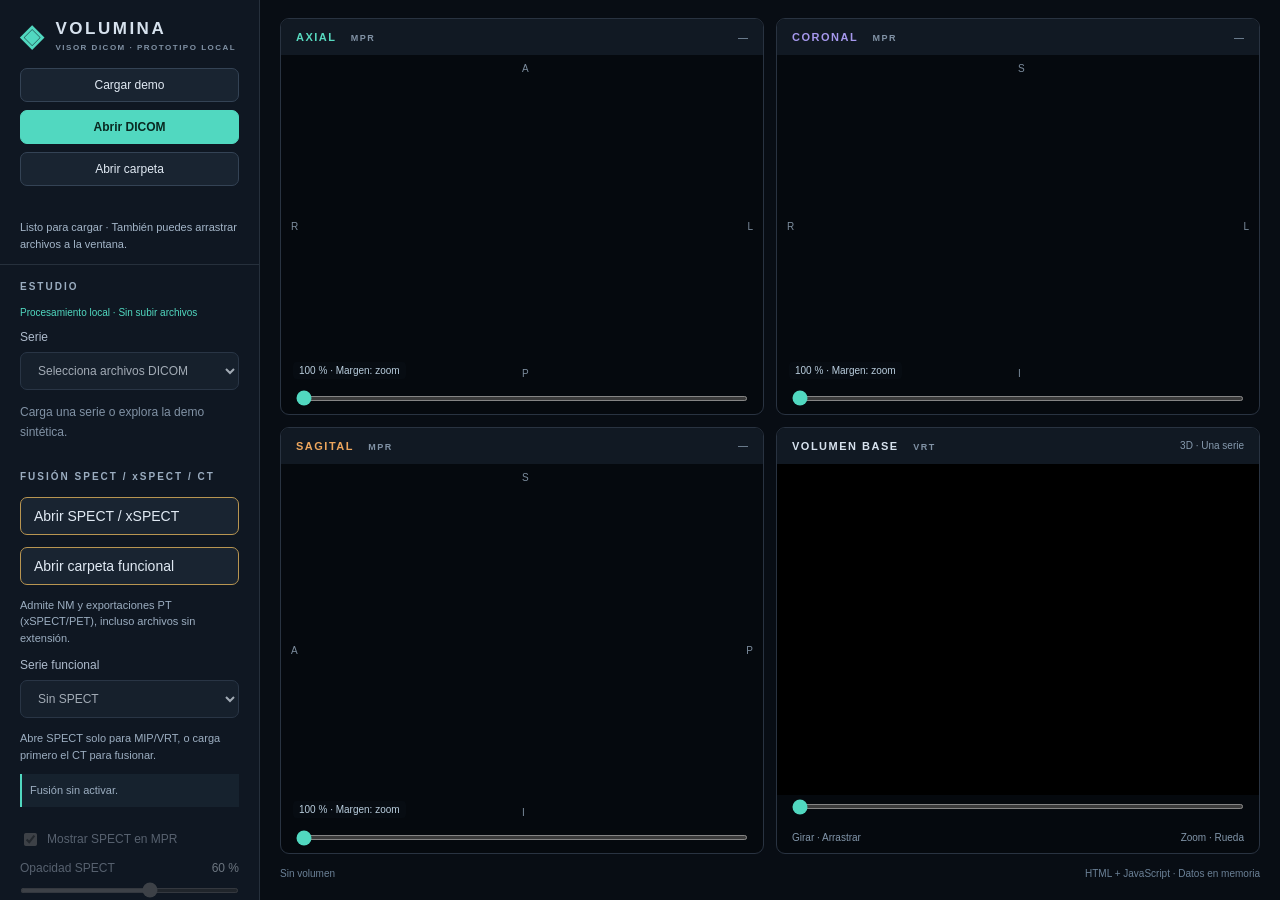
==== index.html @ 2391d22b "Encabezado a la columna izquierda: las vistas ocupan todo el alto" ====
<!doctype html>
<html lang="es">
<head><meta charset="utf-8"><meta name="viewport" content="width=device-width, initial-scale=1"><title>Volumina · Visor DICOM</title><link rel="stylesheet" href="style.css"><link rel="stylesheet" href="fusion.css"><link rel="stylesheet" href="interaction.css"><link rel="stylesheet" href="reformat.css"></head>
<body>
<main><aside>
<div class="brand"><b>◈</b><div>VOLUMINA<small>VISOR DICOM · PROTOTIPO LOCAL</small></div></div>
<div class="actions"><button id="demo">Cargar demo</button><label class="button primary">Abrir DICOM<input id="files" type="file" multiple hidden></label><label class="button">Abrir carpeta<input id="folder" type="file" webkitdirectory multiple hidden></label></div>
<div class="status" id="status" role="status" aria-live="polite">Listo para cargar · También puedes arrastrar archivos a la ventana.</div>
<h2>ESTUDIO</h2><p class="privacy">Procesamiento local · Sin subir archivos</p><label>Serie<select id="series" disabled><option>Selecciona archivos DICOM</option></select></label><p id="metadata">Carga una serie o explora la demo sintética.</p>
<h2>FUSIÓN SPECT / xSPECT / CT</h2>
<label class="button spect-open">Abrir SPECT / xSPECT<input id="spectFiles" type="file" multiple hidden></label>
<label class="button spect-open">Abrir carpeta funcional<input id="spectFolder" type="file" webkitdirectory multiple hidden></label>
<p class="fusion-info">Admite NM y exportaciones PT (xSPECT/PET), incluso archivos sin extensión.</p>
<label>Serie funcional<select id="spectSeries" disabled><option>Sin SPECT</option></select></label>
<p id="spectMetadata" class="fusion-info">Abre SPECT solo para MIP/VRT, o carga primero el CT para fusionar.</p>
<p id="fusionStatus" class="fusion-info" role="status" aria-live="polite">Fusión sin activar.</p>
<fieldset id="fusionControls" disabled>
<label class="check"><input id="fusionEnabled" type="checkbox" checked> Mostrar SPECT en MPR</label>
<label>Opacidad SPECT <output id="fusionOpacityOut">60 %</output><input id="fusionOpacity" type="range" min="0" max="100" value="60"></label>
<label>Umbral inferior <output id="spectLowOut">5 %</output><input id="spectLow" type="range" min="0" max="99" value="5"></label>
<label>Saturación superior <output id="spectHighOut">100 %</output><input id="spectHigh" type="range" min="1" max="100" value="100"></label>
<div class="colorbar" aria-label="Escala SPECT negro rojo amarillo blanco"></div><p id="spectScale" class="fusion-info">Porcentaje del máximo del volumen. Sin SUV.</p>
<details><summary>Ajuste manual de posición</summary>
<label class="check"><input id="manualFusion" type="checkbox"> Habilitar ajuste exploratorio</label>
<p class="fusion-info">Solo traslación en mm. No realiza registro automático ni corrige rotaciones.</p>
<div class="offsets"><label>+L<input id="offsetX" aria-label="Desplazamiento SPECT hacia izquierda en mm" type="number" min="-1000" max="1000" step="0.5" value="0" disabled></label><label>+P<input id="offsetY" aria-label="Desplazamiento SPECT hacia posterior en mm" type="number" min="-1000" max="1000" step="0.5" value="0" disabled></label><label>+S<input id="offsetZ" aria-label="Desplazamiento SPECT hacia superior en mm" type="number" min="-1000" max="1000" step="0.5" value="0" disabled></label></div>
<button id="resetOffsets" type="button">Poner desplazamientos a cero</button>
</details></fieldset>
<button id="removeSpect" disabled>Quitar SPECT</button>
<h2>VENTANA BASE</h2><label>Preset<select id="preset"><option value="400,40">Tejidos blandos</option><option value="1600,-600">Pulmón</option><option value="2000,450">Hueso</option><option value="700,250">Angiografía</option></select></label>
<label>Ancho <output id="widthOut">400</output><input id="width" type="range" min="1" max="4000" value="400"></label><label>Nivel <output id="levelOut">40</output><input id="level" type="range" min="-1200" max="2000" value="40"></label>
<h2>RECONSTRUCCIÓN 3D</h2>
<label>Volumen 3D<select id="volumeSource"><option value="base">Volumen base</option><option id="spect3dOption" value="spect" disabled>SPECT / xSPECT cargado</option><option id="fusion3dOption" value="fusion" disabled>CT + SPECT fusionados</option></select></label>
<div class="tabs"><button class="active" id="vrt">VRT</button><button id="mip">MIP</button><button id="slices">CORTES</button></div>
<fieldset id="functional3dControls" disabled>
<label>Umbral 3D <output id="volumeLowOut">5 %</output><input id="volumeLow" type="range" min="0" max="99" value="5"></label>
<label>Saturación 3D <output id="volumeHighOut">100 %</output><input id="volumeHigh" type="range" min="1" max="100" value="100"></label>
<label>Color funcional<select id="volumePalette"><option value="hot">Rojo · Amarillo · Blanco</option><option value="gray">Escala de grises</option></select></label>
</fieldset><label>Opacidad SPECT en fusión 3D <output id="fusion3dOpacityOut">65 %</output><input id="fusion3dOpacity" type="range" min="0" max="100" value="65" disabled></label><p id="volumeScale" class="fusion-info">Selecciona base, SPECT o fusión CT + SPECT.</p>
<label>Umbral VRT <output id="thresholdOut">120</output><input id="threshold" type="range" min="-1000" max="1500" value="120"></label><label>Opacidad VRT <output id="opacityOut">40</output><input id="opacity" type="range" min="1" max="100" value="40"></label>
<h2>GENERAR CORTES</h2>
<label>Ventana de trabajo<select id="sliceSource"><option value="axial">Axial</option><option value="coronal">Coronal</option><option value="sagittal">Sagital</option></select></label>
<label>Plano de salida<select id="slicePlane"><option value="coronal">Coronal</option><option value="sagittal">Sagital</option></select></label>
<div class="offsets"><label>Distancia mm<input id="sliceDistance" type="number" min="0.1" max="200" step="0.5" value="3"></label><label>Grosor mm<input id="sliceThickness" type="number" min="0.1" max="200" step="0.5" value="3"></label></div>
<label>Combinación del grosor<select id="sliceCombine"><option value="mean">Promedio · estándar</option><option value="max">MIP del slab</option><option value="min">MinIP del slab</option></select></label>
<label>Contenido<select id="sliceContent"><option value="fusion">CT + SPECT fusionados</option><option value="base">Solo volumen base</option></select></label>
<div class="offsets"><label>Desde mm<input id="sliceFrom" type="number" step="1" value="0"></label><label>Hasta mm<input id="sliceTo" type="number" step="1" value="0"></label></div>
<button id="sliceFull" type="button">Rango completo</button>
<p id="slicePlan" class="fusion-info" role="status" aria-live="polite">Carga un volumen para planificar cortes.</p>
<div class="tabs"><button id="sliceGenerate" type="button">Generar</button><button id="sliceExport" type="button" disabled>Exportar DICOM</button></div>
<p class="fusion-info">Arrastra las dos líneas del rango sobre la ventana de trabajo. La exportación escribe Secondary Capture RGB: imágenes derivadas en color, sin HU ni Bq/ml y sin volumen 3D.</p>
<button id="reset">Restablecer vistas</button><div class="help"><b>Explora el volumen</b><p>Doble clic en una vista: ampliar/restaurar. Esc: volver a las cuatro. MPR: clic en imagen para referencias y rueda para cortes. Clic en margen negro y rueda, o arrastra arriba/abajo desde el margen, para zoom.</p><p>3D: arrastra para girar y usa la rueda para acercar.</p><p>CORTES: genera cortes en un plano perpendicular a la ventana de trabajo y recórrelos con la rueda en el cuarto panel. Rueda o arrastre desde el margen negro: zoom, igual que en los MPR.</p></div><p class="notice">Prototipo experimental. No validado para diagnóstico. Admite series axiales regulares, monocromas y sin compresión.</p>
</aside><section class="workspace">
<button id="restoreViews" class="restore-views" hidden>Volver a las cuatro vistas · Esc</button><div class="grid">
<article class="pane axial"><div class="panehead"><h3>AXIAL <span>MPR</span></h3><output id="axialOut">—</output></div><div class="view"><canvas id="axial"></canvas><span class="zoom-hint" id="axialZoom">100 % · Margen: zoom</span><span class="top">A</span><span class="left">R</span><span class="right">L</span><span class="bottom">P</span></div><input aria-label="Corte axial" id="axialSlice" type="range" min="0" max="0" value="0"></article>
<article class="pane coronal"><div class="panehead"><h3>CORONAL <span>MPR</span></h3><output id="coronalOut">—</output></div><div class="view"><canvas id="coronal"></canvas><span class="zoom-hint" id="coronalZoom">100 % · Margen: zoom</span><span class="top">S</span><span class="left">R</span><span class="right">L</span><span class="bottom">I</span></div><input aria-label="Corte coronal" id="coronalSlice" type="range" min="0" max="0" value="0"></article>
<article class="pane sagittal"><div class="panehead"><h3>SAGITAL <span>MPR</span></h3><output id="sagittalOut">—</output></div><div class="view"><canvas id="sagittal"></canvas><span class="zoom-hint" id="sagittalZoom">100 % · Margen: zoom</span><span class="top">S</span><span class="left">A</span><span class="right">P</span><span class="bottom">I</span></div><input aria-label="Corte sagital" id="sagittalSlice" type="range" min="0" max="0" value="0"></article>
<article class="pane volume"><div class="panehead"><h3><b id="volumeTitle">VOLUMEN BASE</b> <span id="modeLabel">VRT</span></h3><output id="volumeKind">3D · Una serie</output></div><div class="view"><canvas id="volume"></canvas><canvas id="sliceCanvas" hidden></canvas><span class="zoom-hint" id="sliceZoomHint" hidden>100 % · Margen: zoom</span><div id="volumeError" class="empty"></div></div><input aria-label="Corte reformateado" id="sliceIndex" type="range" min="0" max="0" value="0" hidden><div class="legend" id="volumeLegend">Girar · Arrastrar <span>Zoom · Rueda</span></div></article>
</div><footer><span id="dimensions">Sin volumen</span><span>HTML + JavaScript · Datos en memoria</span></footer>
</section></main><script src="vendor/dicomParser.min.js"></script><script src="core.js"></script><script src="reformat.js"></script><script src="dicomwrite.js"></script><script src="app.js"></script><script src="reformat-ui.js"></script></body></html>
---- style.css ----
:root{color-scheme:dark;font:14px 'Segoe UI',sans-serif;color:#d7e2ee;background:#080d14;--teal:#51d8c0;--muted:#8192a5}*{box-sizing:border-box}body{margin:0}.brand{display:flex;align-items:center;gap:10px;padding:18px 0 15px;font-size:17px;letter-spacing:2.5px;font-weight:650}.brand b{color:var(--teal);font-size:30px}.brand small{display:block;font-size:8px;letter-spacing:1.5px;color:var(--muted);margin-top:4px}.actions{display:flex;flex-direction:column;gap:8px}.actions .button,.actions button{width:100%;text-align:center;padding:9px 12px}button,.button,select{border:1px solid #344355;background:#192431;border-radius:7px;color:#e1eaf4;padding:10px 13px;font:inherit;cursor:pointer}button:hover,.button:hover{border-color:var(--teal)}.primary,button.active{background:var(--teal);color:#092921;border-color:var(--teal);font-weight:600}main{display:flex;min-height:100vh}aside{width:260px;flex-shrink:0;padding:0 20px 24px;background:#0f1722;border-right:1px solid #26303c}h2{font-size:10px;letter-spacing:2px;color:#9badc0;margin:0 0 15px}h2:not(:first-child){margin-top:28px}label{display:block;margin:12px 0;color:#aebbcc;font-size:12px}.actions label{margin:0;font-size:12px}.actions button{font-size:12px}select{width:100%;margin-top:8px;font-size:12px;text-overflow:ellipsis}input[type=range]{display:block;width:100%;margin:13px 0 0;accent-color:var(--teal);height:5px;cursor:pointer}output{float:right;color:#dce7f1;font-variant-numeric:tabular-nums}.privacy{font-size:10px;color:var(--teal)}#metadata{font-size:12px;color:var(--muted);line-height:1.7;overflow-wrap:anywhere}.tabs{display:flex;gap:8px}.tabs button{flex:1}#reset{width:100%;margin-top:18px;font-size:12px}.help{margin-top:26px;font-size:11px;color:#8798ab;line-height:1.6}.help b{color:#c4d3e2}.notice{border-top:1px solid #26303c;padding-top:14px;font-size:10px;color:#8996a5;line-height:1.6}.workspace{flex:1;min-width:0;padding:18px 20px}.status{position:sticky;top:0;z-index:3;margin:15px -20px 16px;padding:18px 20px 12px;background:#0f1722;border-bottom:1px solid #26303c;font-size:11px;color:#a4b6c9;line-height:1.5;overflow-wrap:anywhere}.status.error{color:#ffa897}.status+h2{margin-top:0}.grid{display:grid;grid-template-columns:1fr 1fr;gap:12px;height:calc(100vh - 64px);min-height:600px}.pane{border:1px solid #293341;border-radius:9px;background:#05090e;display:flex;flex-direction:column;overflow:hidden;min-height:0;min-width:0}.panehead{display:flex;align-items:center;justify-content:space-between;padding:12px 15px;background:#111923}.panehead h3{margin:0;font-size:11px;letter-spacing:1.5px}.panehead h3 span{font-size:9px;color:var(--muted);margin-left:10px}.panehead output{font-size:10px;color:#869aae}.axial h3{color:#57d9bf}.coronal h3{color:#a698ed}.sagittal h3{color:#eda65d}.view{position:relative;flex:1;min-height:0}.view canvas{width:100%;height:100%;display:block;touch-action:none}.view>span{position:absolute;color:#7d8d9e;font-size:10px;pointer-events:none}.top{top:8px;left:50%}.bottom{bottom:8px;left:50%}.left{left:10px;top:50%}.right{right:10px;top:50%}.pane>input{width:calc(100% - 30px);margin:9px 15px 13px}.legend{padding:10px 15px;font-size:10px;color:#8296aa}.legend span{float:right}footer{display:flex;justify-content:space-between;font-size:10px;color:#6b8197;margin-top:14px}.empty{position:absolute;inset:35%;text-align:center;font-size:12px;color:#a5b9ce;pointer-events:none}body.dragging{outline:3px solid var(--teal);outline-offset:-5px}@media(max-width:850px){main{display:block}aside{width:100%;display:flex;flex-wrap:wrap;gap:12px;padding:15px}aside h2,.help,.notice,.privacy{display:none}aside label{width:145px;margin:0}.status{position:static;width:100%;margin:0;padding:0;border:0;background:none}aside #metadata{width:100%;margin:0}#reset{width:auto;margin:0}.grid{height:900px;min-height:0}.workspace{padding:14px}.brand{width:100%;padding:0;font-size:18px}.actions{flex-direction:row;flex-wrap:wrap;width:auto}.actions .button,.actions button{width:auto;font-size:12px}}@media(max-width:520px){.grid{grid-template-columns:1fr;height:1600px}footer span:last-child{display:none}}
---- fusion.css ----
fieldset{border:0;padding:0;margin:0;min-width:0}fieldset:disabled{opacity:.45}.fusion-info{font-size:11px;line-height:1.5;color:#9caec1;overflow-wrap:anywhere}#fusionStatus{padding:8px;border-left:2px solid #51d8c0;background:#16222e}#fusionStatus.warning{border-color:#eda65d;color:#efbf86}.spect-open{border-color:#b89551}.check{display:flex;align-items:center;gap:7px}.check input{accent-color:#eda65d}.colorbar{height:9px;border-radius:3px;background:linear-gradient(90deg,#000,#f00 33%,#ff0 67%,#fff);border:1px solid #3c4a5b;margin-top:15px}summary{font-size:11px;color:#b5c7da;cursor:pointer;margin-top:16px}.offsets{display:flex;gap:8px}.offsets label{flex:1;min-width:0}.offsets input{display:block;width:100%;margin-top:5px;padding:6px 4px;background:#101923;border:1px solid #425166;border-radius:4px;color:#e4edf7}#resetOffsets,#removeSpect{font-size:11px;width:100%;margin-top:8px}.workspace{position:sticky;top:0;align-self:flex-start}aside{max-height:100vh;overflow-y:auto}@media(max-width:850px){aside{display:block;max-height:none}aside h2{display:block;margin-top:18px}aside label{width:auto;margin:12px 0}.workspace{position:static}#fusionControls{max-width:450px}.offsets label{width:30%}#removeSpect{max-width:450px}}
---- interaction.css ----
.pane[hidden],.restore-views[hidden]{display:none!important}
.grid.expanded{grid-template-columns:minmax(0,1fr);grid-template-rows:minmax(0,1fr);height:calc(100dvh - 107px);min-height:300px}
.restore-views{margin:0 0 10px;padding:7px 12px;font-size:12px}
.view>.zoom-hint{bottom:8px;left:12px;top:auto;right:auto;background:#080d14c9;border-radius:4px;padding:3px 6px;color:#b9cddd;font-size:10px;pointer-events:none}
.panehead{user-select:none;cursor:zoom-in}.grid.expanded .panehead{cursor:zoom-out}
@media(max-width:850px){.grid.expanded{height:75dvh;min-height:360px}}
---- reformat.css ----
.view canvas[hidden]{display:none}
#sliceCanvas{cursor:ns-resize}
#sliceFull{font-size:11px;width:100%;margin-top:8px}
#slicePlan{padding:8px;border-left:2px solid #7ad7ff;background:#16222e;margin-top:14px}
#sliceGenerate,#sliceExport{font-size:12px}
#sliceGenerate{border-color:#7ad7ff}
#sliceExport:disabled{opacity:.45;cursor:default}
@media(max-width:850px){#slicePlan{width:100%}#sliceFull{width:auto}}
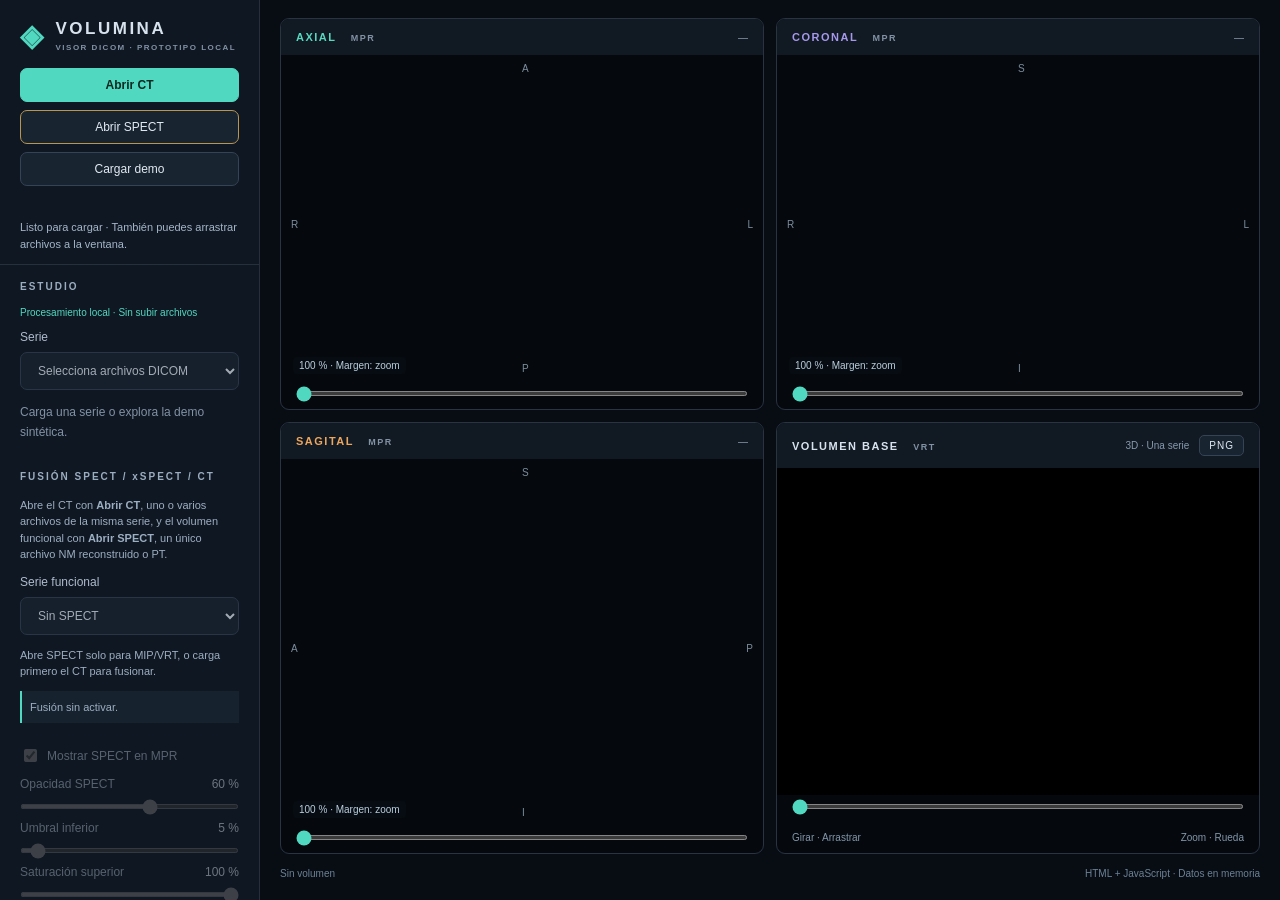
==== commit a2fcee60: "Abrir CT y Abrir SPECT como unicas opciones, PNG del panel 3D y nombre editable de la serie" ====
--- a/index.html
+++ b/index.html
@@ -4,13 +4,11 @@
 <body>
 <main><aside>
 <div class="brand"><b>◈</b><div>VOLUMINA<small>VISOR DICOM · PROTOTIPO LOCAL</small></div></div>
-<div class="actions"><button id="demo">Cargar demo</button><label class="button primary">Abrir DICOM<input id="files" type="file" multiple hidden></label><label class="button">Abrir carpeta<input id="folder" type="file" webkitdirectory multiple hidden></label></div>
+<div class="actions"><label class="button primary">Abrir CT<input id="files" type="file" multiple hidden></label><label class="button spect-open">Abrir SPECT<input id="spectFiles" type="file" hidden></label><button id="demo">Cargar demo</button></div>
 <div class="status" id="status" role="status" aria-live="polite">Listo para cargar · También puedes arrastrar archivos a la ventana.</div>
 <h2>ESTUDIO</h2><p class="privacy">Procesamiento local · Sin subir archivos</p><label>Serie<select id="series" disabled><option>Selecciona archivos DICOM</option></select></label><p id="metadata">Carga una serie o explora la demo sintética.</p>
 <h2>FUSIÓN SPECT / xSPECT / CT</h2>
-<label class="button spect-open">Abrir SPECT / xSPECT<input id="spectFiles" type="file" multiple hidden></label>
-<label class="button spect-open">Abrir carpeta funcional<input id="spectFolder" type="file" webkitdirectory multiple hidden></label>
-<p class="fusion-info">Admite NM y exportaciones PT (xSPECT/PET), incluso archivos sin extensión.</p>
+<p class="fusion-info">Abre el CT con <b>Abrir CT</b>, uno o varios archivos de la misma serie, y el volumen funcional con <b>Abrir SPECT</b>, un único archivo NM reconstruido o PT.</p>
 <label>Serie funcional<select id="spectSeries" disabled><option>Sin SPECT</option></select></label>
 <p id="spectMetadata" class="fusion-info">Abre SPECT solo para MIP/VRT, o carga primero el CT para fusionar.</p>
 <p id="fusionStatus" class="fusion-info" role="status" aria-live="polite">Fusión sin activar.</p>
@@ -42,19 +40,30 @@
 <label>Ventana de trabajo<select id="sliceSource"><option value="axial">Axial</option><option value="coronal">Coronal</option><option value="sagittal">Sagital</option></select></label>
 <label>Plano de salida<select id="slicePlane"><option value="coronal">Coronal</option><option value="sagittal">Sagital</option></select></label>
 <div class="offsets"><label>Distancia mm<input id="sliceDistance" type="number" min="0.1" max="200" step="0.5" value="3"></label><label>Grosor mm<input id="sliceThickness" type="number" min="0.1" max="200" step="0.5" value="3"></label></div>
+<div class="offsets"><label>FoV mm<input id="sliceFov" type="number" min="1" max="2000" step="5" value="0"></label><label>Matriz<select id="sliceMatrix"><option value="64">64 × 64</option><option value="128">128 × 128</option><option value="256">256 × 256</option><option value="512">512 × 512</option><option value="1024">1024 × 1024</option></select></label></div>
+<div class="tabs"><button id="sliceFullField" type="button">FoV completo</button><button id="sliceCentre" type="button">Centrar aquí</button></div>
 <label>Combinación del grosor<select id="sliceCombine"><option value="mean">Promedio · estándar</option><option value="max">MIP del slab</option><option value="min">MinIP del slab</option></select></label>
+<label>Nombre de la serie<input id="sliceName" type="text" maxlength="40" placeholder="VOLUMINA"></label>
 <label>Contenido<select id="sliceContent"><option value="fusion">CT + SPECT fusionados</option><option value="base">Solo volumen base</option></select></label>
 <div class="offsets"><label>Desde mm<input id="sliceFrom" type="number" step="1" value="0"></label><label>Hasta mm<input id="sliceTo" type="number" step="1" value="0"></label></div>
 <button id="sliceFull" type="button">Rango completo</button>
 <p id="slicePlan" class="fusion-info" role="status" aria-live="polite">Carga un volumen para planificar cortes.</p>
 <div class="tabs"><button id="sliceGenerate" type="button">Generar</button><button id="sliceExport" type="button" disabled>Exportar DICOM</button></div>
-<p class="fusion-info">Arrastra las dos líneas del rango sobre la ventana de trabajo. La exportación escribe Secondary Capture RGB: imágenes derivadas en color, sin HU ni Bq/ml y sin volumen 3D.</p>
+<p class="fusion-info">Arrastra las dos líneas del rango sobre la ventana de trabajo. El nombre se usa en la carpeta, en la descripción de la serie DICOM y en el PNG. La exportación escribe Secondary Capture RGB: imágenes derivadas en color, sin HU ni Bq/ml y sin volumen 3D.</p>
 <button id="reset">Restablecer vistas</button><div class="help"><b>Explora el volumen</b><p>Doble clic en una vista: ampliar/restaurar. Esc: volver a las cuatro. MPR: clic en imagen para referencias y rueda para cortes. Clic en margen negro y rueda, o arrastra arriba/abajo desde el margen, para zoom.</p><p>3D: arrastra para girar y usa la rueda para acercar.</p><p>CORTES: genera cortes en un plano perpendicular a la ventana de trabajo y recórrelos con la rueda en el cuarto panel. Rueda o arrastre desde el margen negro: zoom, igual que en los MPR.</p></div><p class="notice">Prototipo experimental. No validado para diagnóstico. Admite series axiales regulares, monocromas y sin compresión.</p>
 </aside><section class="workspace">
 <button id="restoreViews" class="restore-views" hidden>Volver a las cuatro vistas · Esc</button><div class="grid">
 <article class="pane axial"><div class="panehead"><h3>AXIAL <span>MPR</span></h3><output id="axialOut">—</output></div><div class="view"><canvas id="axial"></canvas><span class="zoom-hint" id="axialZoom">100 % · Margen: zoom</span><span class="top">A</span><span class="left">R</span><span class="right">L</span><span class="bottom">P</span></div><input aria-label="Corte axial" id="axialSlice" type="range" min="0" max="0" value="0"></article>
 <article class="pane coronal"><div class="panehead"><h3>CORONAL <span>MPR</span></h3><output id="coronalOut">—</output></div><div class="view"><canvas id="coronal"></canvas><span class="zoom-hint" id="coronalZoom">100 % · Margen: zoom</span><span class="top">S</span><span class="left">R</span><span class="right">L</span><span class="bottom">I</span></div><input aria-label="Corte coronal" id="coronalSlice" type="range" min="0" max="0" value="0"></article>
 <article class="pane sagittal"><div class="panehead"><h3>SAGITAL <span>MPR</span></h3><output id="sagittalOut">—</output></div><div class="view"><canvas id="sagittal"></canvas><span class="zoom-hint" id="sagittalZoom">100 % · Margen: zoom</span><span class="top">S</span><span class="left">A</span><span class="right">P</span><span class="bottom">I</span></div><input aria-label="Corte sagital" id="sagittalSlice" type="range" min="0" max="0" value="0"></article>
-<article class="pane volume"><div class="panehead"><h3><b id="volumeTitle">VOLUMEN BASE</b> <span id="modeLabel">VRT</span></h3><output id="volumeKind">3D · Una serie</output></div><div class="view"><canvas id="volume"></canvas><canvas id="sliceCanvas" hidden></canvas><span class="zoom-hint" id="sliceZoomHint" hidden>100 % · Margen: zoom</span><div id="volumeError" class="empty"></div></div><input aria-label="Corte reformateado" id="sliceIndex" type="range" min="0" max="0" value="0" hidden><div class="legend" id="volumeLegend">Girar · Arrastrar <span>Zoom · Rueda</span></div></article>
+<article class="pane volume"><div class="panehead"><h3><b id="volumeTitle">VOLUMEN BASE</b> <span id="modeLabel">VRT</span></h3><div class="panehead-actions"><output id="volumeKind">3D · Una serie</output><button id="exportPng" type="button" title="Guardar como PNG lo que muestra este panel">PNG</button></div></div><div class="view"><canvas id="volume"></canvas><canvas id="sliceCanvas" hidden></canvas><span class="zoom-hint" id="sliceZoomHint" hidden>100 % · Margen: zoom</span><div id="volumeError" class="empty"></div></div><input aria-label="Corte reformateado" id="sliceIndex" type="range" min="0" max="0" value="0" hidden><div class="legend" id="volumeLegend">Girar · Arrastrar <span>Zoom · Rueda</span></div></article>
 </div><footer><span id="dimensions">Sin volumen</span><span>HTML + JavaScript · Datos en memoria</span></footer>
-</section></main><script src="vendor/dicomParser.min.js"></script><script src="core.js"></script><script src="reformat.js"></script><script src="dicomwrite.js"></script><script src="app.js"></script><script src="reformat-ui.js"></script></body></html>
+</section></main>
+<div class="modal" id="saveDialog" hidden><div class="modal-card" role="dialog" aria-modal="true" aria-labelledby="saveTitle">
+<h3 id="saveTitle">GUARDANDO SERIE DICOM</h3>
+<p id="saveStatus" role="status" aria-live="polite">Preparando…</p>
+<progress id="saveProgress" max="1" value="0"></progress>
+<p id="saveTarget" class="fusion-info"></p>
+<button id="saveCancel" type="button">Cancelar</button>
+</div></div>
+<script src="vendor/dicomParser.min.js"></script><script src="core.js"></script><script src="reformat.js"></script><script src="dicomwrite.js"></script><script src="app.js"></script><script src="reformat-ui.js"></script></body></html>
--- a/reformat.css
+++ b/reformat.css
@@ -2,7 +2,19 @@
 #sliceCanvas{cursor:ns-resize}
 #sliceFull{font-size:11px;width:100%;margin-top:8px}
 #slicePlan{padding:8px;border-left:2px solid #7ad7ff;background:#16222e;margin-top:14px}
+.offsets select{margin-top:5px;padding:6px 4px;font-size:12px}
+#sliceName{display:block;width:100%;margin-top:6px;padding:7px 8px;background:#101923;border:1px solid #425166;border-radius:4px;color:#e4edf7;font:inherit;font-size:12px}
+.panehead-actions{display:flex;align-items:center;gap:10px}
+#exportPng{padding:4px 9px;font-size:10px;letter-spacing:1px;border-radius:5px}
+#sliceFullField,#sliceCentre{font-size:11px;padding:8px 6px}
 #sliceGenerate,#sliceExport{font-size:12px}
 #sliceGenerate{border-color:#7ad7ff}
 #sliceExport:disabled{opacity:.45;cursor:default}
+.modal{position:fixed;inset:0;z-index:20;background:#040810d0;display:flex;align-items:center;justify-content:center;padding:20px}
+.modal[hidden]{display:none}
+.modal-card{width:min(430px,100%);background:#111b26;border:1px solid #2d3a49;border-radius:10px;padding:22px 24px;box-shadow:0 18px 50px #00000090}
+.modal-card h3{margin:0 0 12px;font-size:11px;letter-spacing:2px;color:#d7e2ee}
+.modal-card p{margin:0 0 12px;font-size:12px;line-height:1.5;color:#a4b6c9;overflow-wrap:anywhere}
+.modal-card progress{display:block;width:100%;height:6px;accent-color:#51d8c0;border:0;background:#1b2734}
+#saveCancel{margin-top:14px;font-size:12px}
 @media(max-width:850px){#slicePlan{width:100%}#sliceFull{width:auto}}
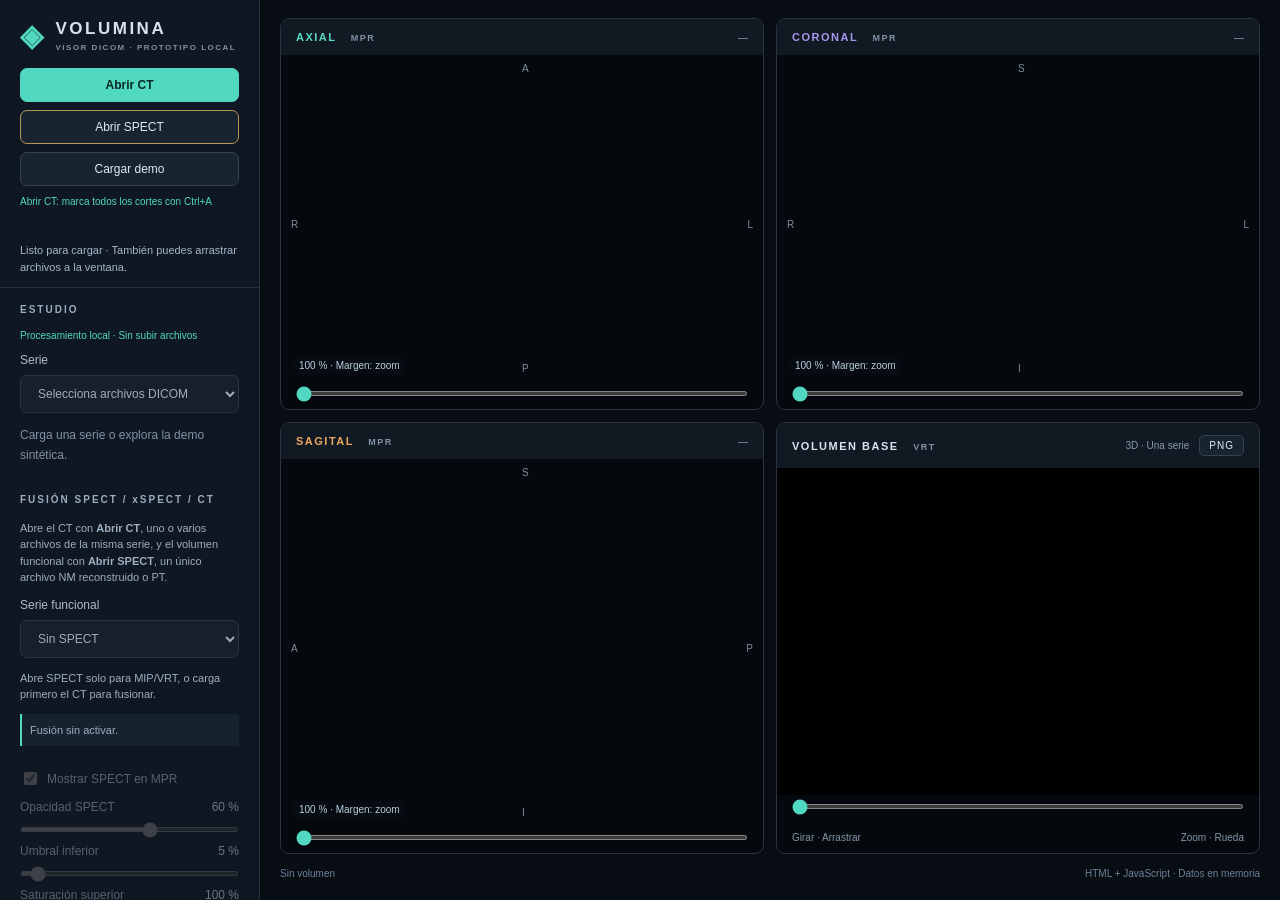
==== commit 54387d91: "Avisar cuando no se selecciona ningun archivo o solo un corte al abrir" ====
--- a/index.html
+++ b/index.html
@@ -4,7 +4,8 @@
 <body>
 <main><aside>
 <div class="brand"><b>◈</b><div>VOLUMINA<small>VISOR DICOM · PROTOTIPO LOCAL</small></div></div>
-<div class="actions"><label class="button primary">Abrir CT<input id="files" type="file" multiple hidden></label><label class="button spect-open">Abrir SPECT<input id="spectFiles" type="file" hidden></label><button id="demo">Cargar demo</button></div>
+<div class="actions"><label class="button primary" title="Selecciona todos los cortes de la serie: Ctrl+A marca la carpeta entera">Abrir CT<input id="files" type="file" multiple hidden></label><label class="button spect-open" title="Un único archivo: NM reconstruido multiframe o PT">Abrir SPECT<input id="spectFiles" type="file" hidden></label><button id="demo">Cargar demo</button></div>
+<p class="hint">Abrir CT: marca todos los cortes con Ctrl+A</p>
 <div class="status" id="status" role="status" aria-live="polite">Listo para cargar · También puedes arrastrar archivos a la ventana.</div>
 <h2>ESTUDIO</h2><p class="privacy">Procesamiento local · Sin subir archivos</p><label>Serie<select id="series" disabled><option>Selecciona archivos DICOM</option></select></label><p id="metadata">Carga una serie o explora la demo sintética.</p>
 <h2>FUSIÓN SPECT / xSPECT / CT</h2>
--- a/reformat.css
+++ b/reformat.css
@@ -4,6 +4,7 @@
 #slicePlan{padding:8px;border-left:2px solid #7ad7ff;background:#16222e;margin-top:14px}
 .offsets select{margin-top:5px;padding:6px 4px;font-size:12px}
 #sliceName{display:block;width:100%;margin-top:6px;padding:7px 8px;background:#101923;border:1px solid #425166;border-radius:4px;color:#e4edf7;font:inherit;font-size:12px}
+.hint{margin:9px 0 0;font-size:10px;line-height:1.4;color:var(--teal)}
 .panehead-actions{display:flex;align-items:center;gap:10px}
 #exportPng{padding:4px 9px;font-size:10px;letter-spacing:1px;border-radius:5px}
 #sliceFullField,#sliceCentre{font-size:11px;padding:8px 6px}
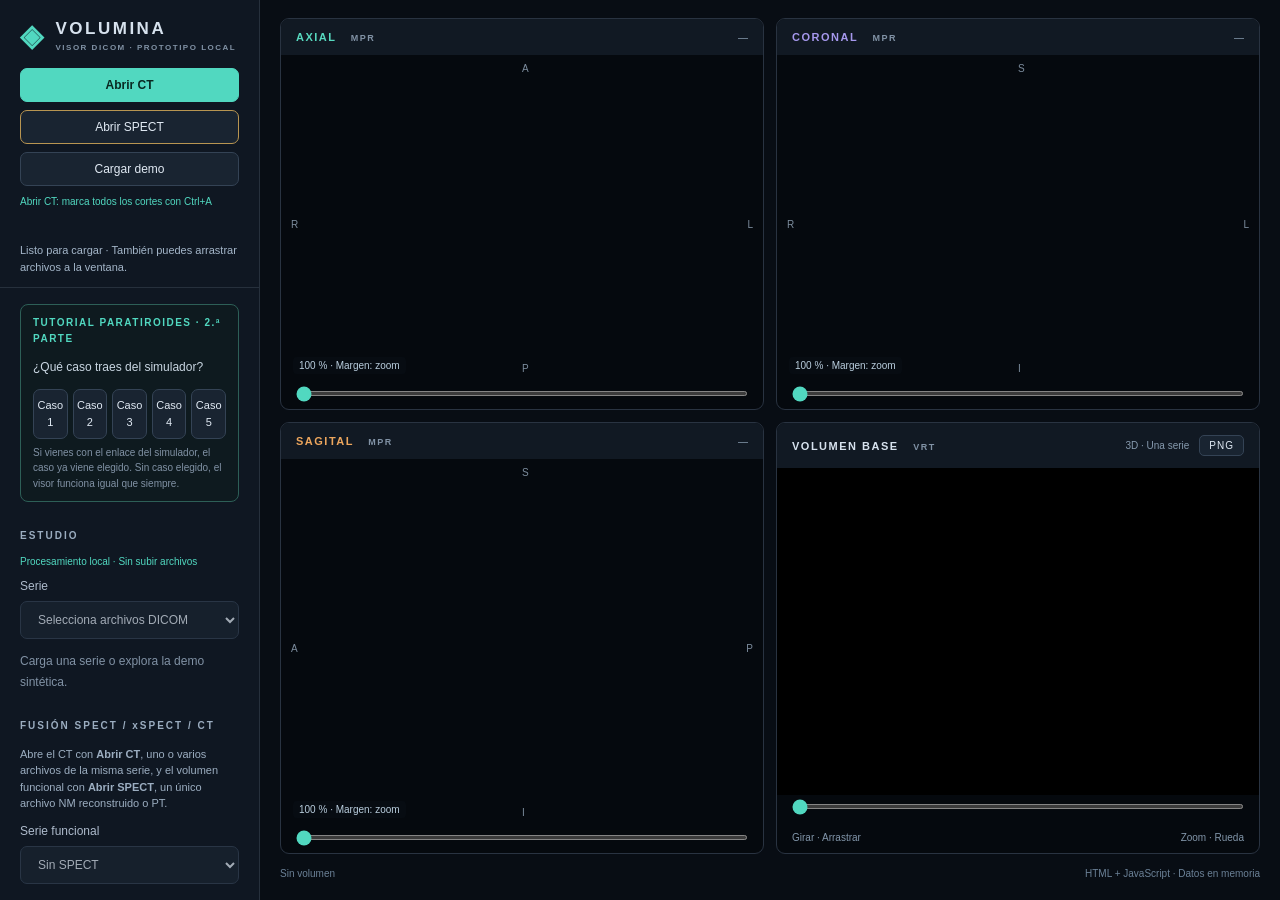
==== commit ee52d3bd: "Tutorial guiado de paratiroides, segunda parte, y tolerancia de inclinacion NM Con ?caso=N o eligien" ====
--- a/index.html
+++ b/index.html
@@ -1,12 +1,13 @@
 <!doctype html>
 <html lang="es">
-<head><meta charset="utf-8"><meta name="viewport" content="width=device-width, initial-scale=1"><title>Volumina · Visor DICOM</title><link rel="stylesheet" href="style.css"><link rel="stylesheet" href="fusion.css"><link rel="stylesheet" href="interaction.css"><link rel="stylesheet" href="reformat.css"></head>
+<head><meta charset="utf-8"><meta name="viewport" content="width=device-width, initial-scale=1"><title>Volumina · Visor DICOM</title><link rel="stylesheet" href="style.css"><link rel="stylesheet" href="fusion.css"><link rel="stylesheet" href="interaction.css"><link rel="stylesheet" href="reformat.css"><link rel="stylesheet" href="paratiroides.css"></head>
 <body>
 <main><aside>
 <div class="brand"><b>◈</b><div>VOLUMINA<small>VISOR DICOM · PROTOTIPO LOCAL</small></div></div>
 <div class="actions"><label class="button primary" title="Selecciona todos los cortes de la serie: Ctrl+A marca la carpeta entera">Abrir CT<input id="files" type="file" multiple hidden></label><label class="button spect-open" title="Un único archivo: NM reconstruido multiframe o PT">Abrir SPECT<input id="spectFiles" type="file" hidden></label><button id="demo">Cargar demo</button></div>
 <p class="hint">Abrir CT: marca todos los cortes con Ctrl+A</p>
 <div class="status" id="status" role="status" aria-live="polite">Listo para cargar · También puedes arrastrar archivos a la ventana.</div>
+<section id="tutorialParatiroides" class="tutorial-para" aria-label="Tutorial de paratiroides · segunda parte"></section>
 <h2>ESTUDIO</h2><p class="privacy">Procesamiento local · Sin subir archivos</p><label>Serie<select id="series" disabled><option>Selecciona archivos DICOM</option></select></label><p id="metadata">Carga una serie o explora la demo sintética.</p>
 <h2>FUSIÓN SPECT / xSPECT / CT</h2>
 <p class="fusion-info">Abre el CT con <b>Abrir CT</b>, uno o varios archivos de la misma serie, y el volumen funcional con <b>Abrir SPECT</b>, un único archivo NM reconstruido o PT.</p>
@@ -51,7 +52,7 @@
 <p id="slicePlan" class="fusion-info" role="status" aria-live="polite">Carga un volumen para planificar cortes.</p>
 <div class="tabs"><button id="sliceGenerate" type="button">Generar</button><button id="sliceExport" type="button" disabled>Exportar DICOM</button></div>
 <p class="fusion-info">Arrastra las dos líneas del rango sobre la ventana de trabajo. El nombre se usa en la carpeta, en la descripción de la serie DICOM y en el PNG. La exportación escribe Secondary Capture RGB: imágenes derivadas en color, sin HU ni Bq/ml y sin volumen 3D.</p>
-<button id="reset">Restablecer vistas</button><div class="help"><b>Explora el volumen</b><p>Doble clic en una vista: ampliar/restaurar. Esc: volver a las cuatro. MPR: clic en imagen para referencias y rueda para cortes. Clic en margen negro y rueda, o arrastra arriba/abajo desde el margen, para zoom.</p><p>3D: arrastra para girar y usa la rueda para acercar.</p><p>CORTES: genera cortes en un plano perpendicular a la ventana de trabajo y recórrelos con la rueda en el cuarto panel. Rueda o arrastre desde el margen negro: zoom, igual que en los MPR.</p></div><p class="notice">Prototipo experimental. No validado para diagnóstico. Admite series axiales regulares, monocromas y sin compresión.</p>
+<button id="reset">Restablecer vistas</button><div class="help"><b>Explora el volumen</b><p>Doble clic en una vista: ampliar/restaurar. Esc: volver a las cuatro. MPR: clic en imagen para referencias y rueda para cortes. Clic en margen negro y rueda, o arrastra arriba/abajo desde el margen, para zoom. <b>Botón derecho y arrastrar: navegar por la imagen ampliada.</b></p><p>3D: arrastra para girar y usa la rueda para acercar.</p><p>CORTES: genera cortes en un plano perpendicular a la ventana de trabajo y recórrelos con la rueda en el cuarto panel. Rueda o arrastre desde el margen negro: zoom, igual que en los MPR.</p></div><p class="notice">Prototipo experimental. No validado para diagnóstico. Admite series axiales regulares, monocromas y sin compresión.</p>
 </aside><section class="workspace">
 <button id="restoreViews" class="restore-views" hidden>Volver a las cuatro vistas · Esc</button><div class="grid">
 <article class="pane axial"><div class="panehead"><h3>AXIAL <span>MPR</span></h3><output id="axialOut">—</output></div><div class="view"><canvas id="axial"></canvas><span class="zoom-hint" id="axialZoom">100 % · Margen: zoom</span><span class="top">A</span><span class="left">R</span><span class="right">L</span><span class="bottom">P</span></div><input aria-label="Corte axial" id="axialSlice" type="range" min="0" max="0" value="0"></article>
@@ -67,4 +68,4 @@
 <p id="saveTarget" class="fusion-info"></p>
 <button id="saveCancel" type="button">Cancelar</button>
 </div></div>
-<script src="vendor/dicomParser.min.js"></script><script src="core.js"></script><script src="reformat.js"></script><script src="dicomwrite.js"></script><script src="app.js"></script><script src="reformat-ui.js"></script></body></html>
+<script src="vendor/dicomParser.min.js"></script><script src="core.js"></script><script src="reformat.js"></script><script src="dicomwrite.js"></script><script src="app.js"></script><script src="reformat-ui.js"></script><script src="paratiroides-casos.js"></script><script src="paratiroides-visor.js"></script></body></html>
--- a/paratiroides.css
+++ b/paratiroides.css
@@ -0,0 +1,30 @@
+/* Panel del tutorial de paratiroides, en la barra lateral del visor. */
+.tutorial-para{border:1px solid #2d5f57;border-radius:8px;background:#0e1a1f;padding:10px 12px;margin:0 0 16px;font-size:12px;line-height:1.55;color:#c9d6e2}
+.tutorial-para:empty{display:none}
+.tutorial-cabecera{display:flex;align-items:center;justify-content:space-between;gap:6px;font-size:10px;letter-spacing:1.5px;color:var(--teal)}
+.tutorial-cabecera span{display:flex;gap:4px}
+.tutorial-mini{padding:3px 7px;font-size:10px;border-radius:5px}
+.tutorial-titulo{margin:8px 0 4px;font-weight:600;color:#e6eef7}
+.tutorial-para details{margin:6px 0;font-size:11px;color:#aebbcc}
+.tutorial-para summary{cursor:pointer;color:#9fd8cc}
+.tutorial-para ul{padding-left:16px;margin:6px 0}
+.tutorial-fases{display:flex;gap:6px;margin:8px 0}
+.tutorial-fases button{flex:1;padding:6px 8px;font-size:11px}
+.tutorial-fases button[aria-pressed=true]{border-color:var(--teal);color:#e8fff9}
+.tutorial-pasos{padding-left:0;margin:6px 0;list-style:none}
+.tutorial-pasos li{padding:5px 6px;border-radius:5px;margin:2px 0;color:#9aa8b8}
+.tutorial-pasos li.hecho{color:#7fd4b6}
+.tutorial-pasos li.actual{background:#16242c;border:1px solid #2d5f57;color:#e6eef7}
+.tutorial-pasos li p{margin:6px 0 0;font-size:11px;color:#c0cddb}
+.tutorial-pasos .marca{font-family:'Segoe UI Symbol','Segoe UI',sans-serif}
+.tutorial-problema{color:#ffb39f!important;border-left:3px solid #ff8f70;padding-left:8px}
+.tutorial-accion{margin-top:8px;padding:6px 10px;font-size:11px;width:100%}
+.tutorial-casos{display:grid;grid-template-columns:repeat(5,1fr);gap:5px;margin:6px 0}
+.tutorial-casos button{padding:7px 0;font-size:11px}
+.tutorial-nota{font-size:10px;color:var(--muted);margin:6px 0 0}
+.tutorial-cierre{margin-top:10px;padding-top:8px;border-top:1px solid #2d5f57}
+.tutorial-cierre button{width:100%;margin:6px 0}
+.tutorial-cierre details{margin-top:6px}
+/* El control que toca usar ahora. */
+.tutorial-resaltado{outline:2px solid var(--teal);outline-offset:3px;border-radius:7px;animation:tutorialLatido 1.6s ease-in-out infinite}
+@keyframes tutorialLatido{0%,100%{outline-color:var(--teal)}50%{outline-color:#1d6b5e}}
